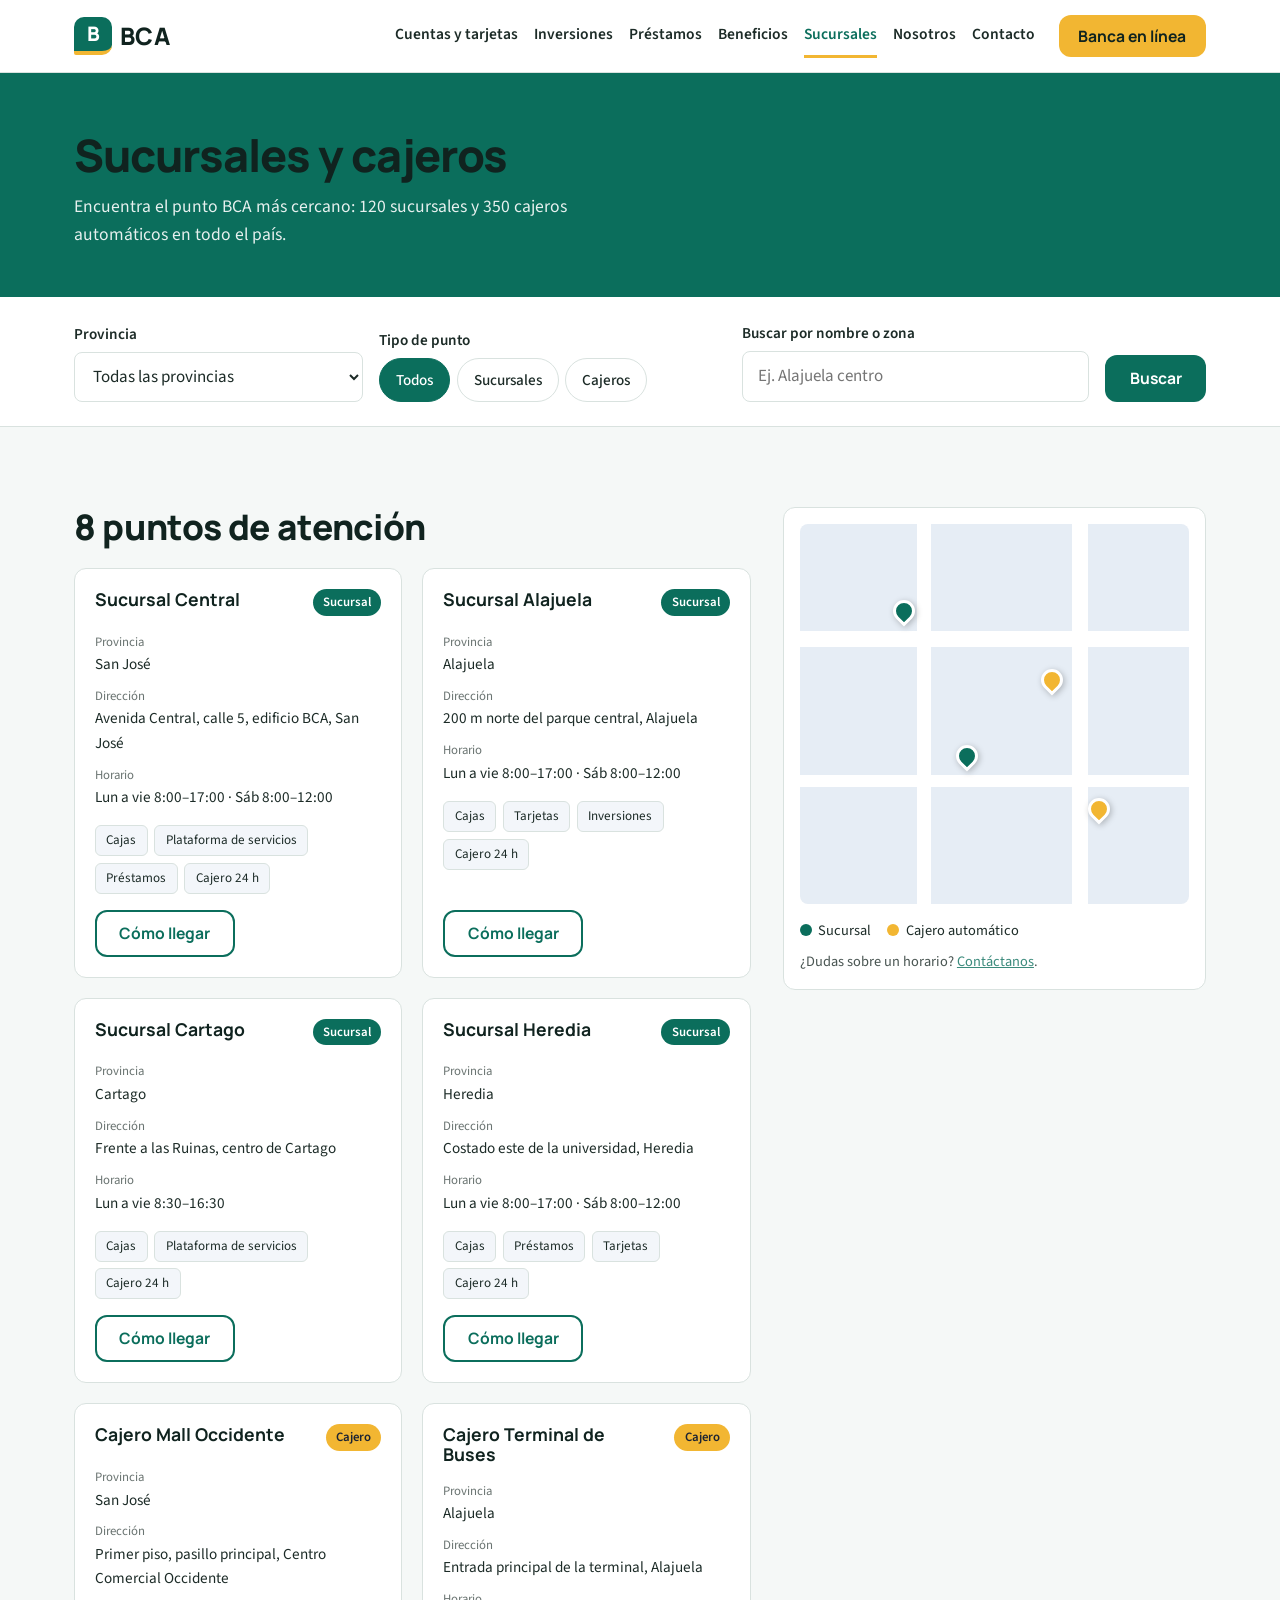
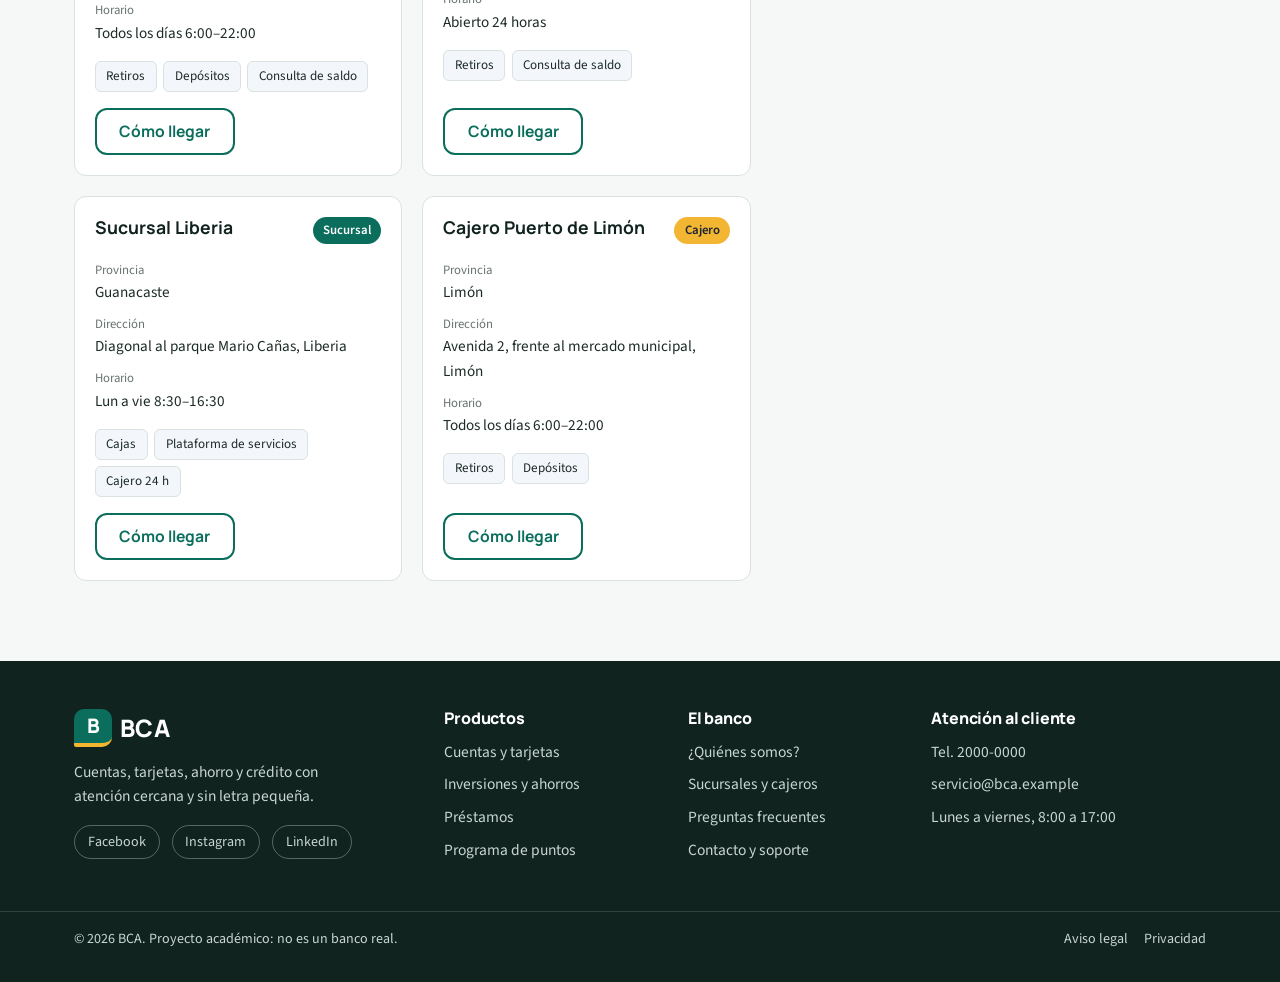
==== pages/sucursales.html @ bb23cb17 "página de sucursales y cajeros" ====
<!DOCTYPE html>
<html lang="es">
<head>
  <meta charset="UTF-8">
  <meta name="viewport" content="width=device-width, initial-scale=1">
  <title>Sucursales y cajeros | BCA</title>
  <meta name="description" content="Encuentra sucursales y cajeros automáticos BCA por provincia, con dirección, horario y servicios.">

  <!-- Orden obligatorio: variables > global > header > footer > CSS propio -->
  <link rel="stylesheet" href="../css/variables.css">
  <link rel="stylesheet" href="../css/global.css">
  <link rel="stylesheet" href="../css/components/header.css">
  <link rel="stylesheet" href="../css/components/footer.css">
  <link rel="stylesheet" href="../css/sucursales.css">
</head>
<body>
  <a class="skip-link" href="#contenido">Saltar al contenido</a>

  <!-- ===== NAVBAR (plantilla común, no modificar) ===== -->
  <header class="site-header">
    <div class="contenedor site-header__fila">
      <a class="logo" href="../index.html" aria-label="BCA, ir al inicio">
        <span class="logo__marca" aria-hidden="true">B</span>
        <span class="logo__texto">BCA</span>
      </a>

      <input type="checkbox" id="menu-toggle" class="menu-check" aria-label="Abrir o cerrar el menú">
      <label for="menu-toggle" class="menu-boton"><span></span></label>

      <nav class="nav" aria-label="Principal">
        <ul class="nav__lista">
          <li><a class="nav__enlace" href="cuentas-tarjetas.html">Cuentas y tarjetas</a></li>
          <li><a class="nav__enlace" href="inversiones-ahorros.html">Inversiones</a></li>
          <li><a class="nav__enlace" href="prestamos.html">Préstamos</a></li>
          <li><a class="nav__enlace" href="beneficios-puntos.html">Beneficios</a></li>
          <li><a class="nav__enlace" href="sucursales.html" aria-current="page">Sucursales</a></li>
          <li><a class="nav__enlace" href="nosotros.html">Nosotros</a></li>
          <li><a class="nav__enlace" href="contacto.html">Contacto</a></li>
        </ul>
        <a class="btn btn-acento nav__cta" href="login.html">Banca en línea</a>
      </nav>
    </div>
  </header>
  <!-- ===== FIN NAVBAR ===== -->

  <main id="contenido" class="sucursales">

    <!-- ===== ENCABEZADO ===== -->
    <section class="sucursales-hero" aria-labelledby="sucursales-titulo">
      <div class="contenedor">
        <h1 id="sucursales-titulo">Sucursales y cajeros</h1>
        <p>Encuentra el punto BCA más cercano: 120 sucursales y 350 cajeros automáticos en todo el país.</p>
      </div>
    </section>

    <!-- ===== FILTROS (solo diseño) ===== -->
    <section class="sucursales-filtros-bloque" aria-label="Filtros de búsqueda">
      <div class="contenedor">
        <form class="sucursales-filtros" action="#" method="get">
          <div class="sucursales-filtro">
            <label for="suc-provincia">Provincia</label>
            <select id="suc-provincia" name="provincia">
              <option>Todas las provincias</option>
              <option>San José</option>
              <option>Alajuela</option>
              <option>Cartago</option>
              <option>Heredia</option>
              <option>Guanacaste</option>
              <option>Puntarenas</option>
              <option>Limón</option>
            </select>
          </div>

          <fieldset class="sucursales-filtro sucursales-tipo">
            <legend>Tipo de punto</legend>
            <input type="radio" id="suc-tipo-todos" name="tipo" checked>
            <label for="suc-tipo-todos">Todos</label>
            <input type="radio" id="suc-tipo-sucursal" name="tipo">
            <label for="suc-tipo-sucursal">Sucursales</label>
            <input type="radio" id="suc-tipo-cajero" name="tipo">
            <label for="suc-tipo-cajero">Cajeros</label>
          </fieldset>

          <div class="sucursales-filtro">
            <label for="suc-buscar">Buscar por nombre o zona</label>
            <input id="suc-buscar" name="buscar" type="search" placeholder="Ej. Alajuela centro">
          </div>

          <button class="btn btn-primario sucursales-filtros__boton" type="button">Buscar</button>
        </form>
      </div>
    </section>

    <!-- ===== LISTADO + MAPA ===== -->
    <section class="seccion" aria-labelledby="suc-listado-titulo">
      <div class="contenedor sucursales-layout">

        <div>
          <h2 id="suc-listado-titulo" class="sucursales-listado__titulo">8 puntos de atención</h2>
          <div class="sucursales-lista">

            <article class="sucursales-tarjeta">
              <header class="sucursales-tarjeta__cab">
                <h3>Sucursal Central</h3>
                <span class="sucursales-etiqueta sucursales-etiqueta--sucursal">Sucursal</span>
              </header>
              <dl class="sucursales-datos">
                <div><dt>Provincia</dt><dd>San José</dd></div>
                <div><dt>Dirección</dt><dd>Avenida Central, calle 5, edificio BCA, San José</dd></div>
                <div><dt>Horario</dt><dd>Lun a vie 8:00–17:00 · Sáb 8:00–12:00</dd></div>
              </dl>
              <ul class="sucursales-servicios" aria-label="Servicios disponibles"><li>Cajas</li><li>Plataforma de servicios</li><li>Préstamos</li><li>Cajero 24 h</li></ul>
              <a class="btn btn-borde" href="#">Cómo llegar</a>
            </article>

            <article class="sucursales-tarjeta">
              <header class="sucursales-tarjeta__cab">
                <h3>Sucursal Alajuela</h3>
                <span class="sucursales-etiqueta sucursales-etiqueta--sucursal">Sucursal</span>
              </header>
              <dl class="sucursales-datos">
                <div><dt>Provincia</dt><dd>Alajuela</dd></div>
                <div><dt>Dirección</dt><dd>200 m norte del parque central, Alajuela</dd></div>
                <div><dt>Horario</dt><dd>Lun a vie 8:00–17:00 · Sáb 8:00–12:00</dd></div>
              </dl>
              <ul class="sucursales-servicios" aria-label="Servicios disponibles"><li>Cajas</li><li>Tarjetas</li><li>Inversiones</li><li>Cajero 24 h</li></ul>
              <a class="btn btn-borde" href="#">Cómo llegar</a>
            </article>

            <article class="sucursales-tarjeta">
              <header class="sucursales-tarjeta__cab">
                <h3>Sucursal Cartago</h3>
                <span class="sucursales-etiqueta sucursales-etiqueta--sucursal">Sucursal</span>
              </header>
              <dl class="sucursales-datos">
                <div><dt>Provincia</dt><dd>Cartago</dd></div>
                <div><dt>Dirección</dt><dd>Frente a las Ruinas, centro de Cartago</dd></div>
                <div><dt>Horario</dt><dd>Lun a vie 8:30–16:30</dd></div>
              </dl>
              <ul class="sucursales-servicios" aria-label="Servicios disponibles"><li>Cajas</li><li>Plataforma de servicios</li><li>Cajero 24 h</li></ul>
              <a class="btn btn-borde" href="#">Cómo llegar</a>
            </article>

            <article class="sucursales-tarjeta">
              <header class="sucursales-tarjeta__cab">
                <h3>Sucursal Heredia</h3>
                <span class="sucursales-etiqueta sucursales-etiqueta--sucursal">Sucursal</span>
              </header>
              <dl class="sucursales-datos">
                <div><dt>Provincia</dt><dd>Heredia</dd></div>
                <div><dt>Dirección</dt><dd>Costado este de la universidad, Heredia</dd></div>
                <div><dt>Horario</dt><dd>Lun a vie 8:00–17:00 · Sáb 8:00–12:00</dd></div>
              </dl>
              <ul class="sucursales-servicios" aria-label="Servicios disponibles"><li>Cajas</li><li>Préstamos</li><li>Tarjetas</li><li>Cajero 24 h</li></ul>
              <a class="btn btn-borde" href="#">Cómo llegar</a>
            </article>

            <article class="sucursales-tarjeta">
              <header class="sucursales-tarjeta__cab">
                <h3>Cajero Mall Occidente</h3>
                <span class="sucursales-etiqueta sucursales-etiqueta--cajero">Cajero</span>
              </header>
              <dl class="sucursales-datos">
                <div><dt>Provincia</dt><dd>San José</dd></div>
                <div><dt>Dirección</dt><dd>Primer piso, pasillo principal, Centro Comercial Occidente</dd></div>
                <div><dt>Horario</dt><dd>Todos los días 6:00–22:00</dd></div>
              </dl>
              <ul class="sucursales-servicios" aria-label="Servicios disponibles"><li>Retiros</li><li>Depósitos</li><li>Consulta de saldo</li></ul>
              <a class="btn btn-borde" href="#">Cómo llegar</a>
            </article>

            <article class="sucursales-tarjeta">
              <header class="sucursales-tarjeta__cab">
                <h3>Cajero Terminal de Buses</h3>
                <span class="sucursales-etiqueta sucursales-etiqueta--cajero">Cajero</span>
              </header>
              <dl class="sucursales-datos">
                <div><dt>Provincia</dt><dd>Alajuela</dd></div>
                <div><dt>Dirección</dt><dd>Entrada principal de la terminal, Alajuela</dd></div>
                <div><dt>Horario</dt><dd>Abierto 24 horas</dd></div>
              </dl>
              <ul class="sucursales-servicios" aria-label="Servicios disponibles"><li>Retiros</li><li>Consulta de saldo</li></ul>
              <a class="btn btn-borde" href="#">Cómo llegar</a>
            </article>

            <article class="sucursales-tarjeta">
              <header class="sucursales-tarjeta__cab">
                <h3>Sucursal Liberia</h3>
                <span class="sucursales-etiqueta sucursales-etiqueta--sucursal">Sucursal</span>
              </header>
              <dl class="sucursales-datos">
                <div><dt>Provincia</dt><dd>Guanacaste</dd></div>
                <div><dt>Dirección</dt><dd>Diagonal al parque Mario Cañas, Liberia</dd></div>
                <div><dt>Horario</dt><dd>Lun a vie 8:30–16:30</dd></div>
              </dl>
              <ul class="sucursales-servicios" aria-label="Servicios disponibles"><li>Cajas</li><li>Plataforma de servicios</li><li>Cajero 24 h</li></ul>
              <a class="btn btn-borde" href="#">Cómo llegar</a>
            </article>

            <article class="sucursales-tarjeta">
              <header class="sucursales-tarjeta__cab">
                <h3>Cajero Puerto de Limón</h3>
                <span class="sucursales-etiqueta sucursales-etiqueta--cajero">Cajero</span>
              </header>
              <dl class="sucursales-datos">
                <div><dt>Provincia</dt><dd>Limón</dd></div>
                <div><dt>Dirección</dt><dd>Avenida 2, frente al mercado municipal, Limón</dd></div>
                <div><dt>Horario</dt><dd>Todos los días 6:00–22:00</dd></div>
              </dl>
              <ul class="sucursales-servicios" aria-label="Servicios disponibles"><li>Retiros</li><li>Depósitos</li></ul>
              <a class="btn btn-borde" href="#">Cómo llegar</a>
            </article>

          </div>
        </div>

        <!-- Espacio de mapa: se puede reemplazar por <img src="../img/alonso/mapa-sucursales.png" alt="Mapa de sucursales y cajeros BCA"> -->
        <aside class="sucursales-mapa" aria-label="Mapa de referencia">
          <div class="sucursales-mapa__lienzo" role="img" aria-label="Mapa de referencia con la ubicación de sucursales y cajeros">
            <span class="sucursales-mapa__calle sucursales-mapa__calle--h1"></span>
            <span class="sucursales-mapa__calle sucursales-mapa__calle--h2"></span>
            <span class="sucursales-mapa__calle sucursales-mapa__calle--v1"></span>
            <span class="sucursales-mapa__calle sucursales-mapa__calle--v2"></span>
            <span class="sucursales-mapa__pin sucursales-mapa__pin--a"></span>
            <span class="sucursales-mapa__pin sucursales-mapa__pin--b"></span>
            <span class="sucursales-mapa__pin sucursales-mapa__pin--c"></span>
            <span class="sucursales-mapa__pin sucursales-mapa__pin--d"></span>
          </div>
          <ul class="sucursales-leyenda">
            <li><span class="sucursales-leyenda__punto sucursales-leyenda__punto--sucursal"></span>Sucursal</li>
            <li><span class="sucursales-leyenda__punto sucursales-leyenda__punto--cajero"></span>Cajero automático</li>
          </ul>
          <p class="sucursales-mapa__nota">¿Dudas sobre un horario? <a href="contacto.html">Contáctanos</a>.</p>
        </aside>

      </div>
    </section>

  </main>

  <!-- ===== FOOTER (plantilla común, no modificar) ===== -->
  <footer class="site-footer">
    <div class="contenedor site-footer__grid">
      <div>
        <a class="logo" href="../index.html" aria-label="BCA, ir al inicio">
          <span class="logo__marca" aria-hidden="true">B</span>
          <span class="logo__texto">BCA</span>
        </a>
        <p class="site-footer__desc">Cuentas, tarjetas, ahorro y crédito con atención cercana y sin letra pequeña.</p>
        <ul class="site-footer__redes">
          <li><a href="#">Facebook</a></li>
          <li><a href="#">Instagram</a></li>
          <li><a href="#">LinkedIn</a></li>
        </ul>
      </div>

      <nav aria-label="Productos">
        <h2 class="site-footer__titulo">Productos</h2>
        <ul class="site-footer__lista">
          <li><a href="cuentas-tarjetas.html">Cuentas y tarjetas</a></li>
          <li><a href="inversiones-ahorros.html">Inversiones y ahorros</a></li>
          <li><a href="prestamos.html">Préstamos</a></li>
          <li><a href="beneficios-puntos.html">Programa de puntos</a></li>
        </ul>
      </nav>

      <nav aria-label="El banco">
        <h2 class="site-footer__titulo">El banco</h2>
        <ul class="site-footer__lista">
          <li><a href="nosotros.html">¿Quiénes somos?</a></li>
          <li><a href="sucursales.html">Sucursales y cajeros</a></li>
          <li><a href="faq.html">Preguntas frecuentes</a></li>
          <li><a href="contacto.html">Contacto y soporte</a></li>
        </ul>
      </nav>

      <div>
        <h2 class="site-footer__titulo">Atención al cliente</h2>
        <address class="site-footer__contacto">
          <span>Tel. 2000-0000</span>
          <span>servicio@bca.example</span>
          <span>Lunes a viernes, 8:00 a 17:00</span>
        </address>
      </div>
    </div>

    <div class="site-footer__base">
      <div class="contenedor">
        <p>&copy; 2026 BCA. Proyecto académico: no es un banco real.</p>
        <ul class="site-footer__legal">
          <li><a href="#">Aviso legal</a></li>
          <li><a href="#">Privacidad</a></li>
        </ul>
      </div>
    </div>
  </footer>
  <!-- ===== FIN FOOTER ===== -->
</body>
</html>
---- css/variables.css ----
/* ==========================================================
   variables.css  |  Responsable: Byron
   Colores, tipografías y espacios de TODO el proyecto BCA.
   Úsalos con var(--nombre). No definan colores propios sueltos.
   ========================================================== */
:root {
  /* Colores */
  --color-tinta: #10231F;          /* fondos oscuros (hero, footer) */
  --color-primario: #0B6E5C;       /* botones y enlaces principales */
  --color-primario-oscuro: #084F42;/* hover del primario */
  --color-acento: #F2B632;         /* destacados y promociones */
  --color-acento-oscuro: #D99C14;  /* hover del acento */
  --color-fondo: #F5F8F7;          /* fondo general de las páginas */
  --color-superficie: #FFFFFF;     /* tarjetas y formularios */
  --color-texto: #1C2B27;
  --color-texto-suave: #5A6B66;
  --color-borde: #D9E2DF;
  --color-exito: #1E8E5A;
  --color-error: #C0392B;

  /* Tipografía */
  --fuente-titulos: "Manrope", "Segoe UI", Arial, sans-serif;
  --fuente-texto: "Source Sans 3", "Segoe UI", Arial, sans-serif;

  /* Escala de espacios */
  --esp-1: 0.25rem;
  --esp-2: 0.5rem;
  --esp-3: 0.75rem;
  --esp-4: 1rem;
  --esp-5: 1.5rem;
  --esp-6: 2rem;
  --esp-7: 3rem;
  --esp-8: 5rem;

  /* Bordes y sombras */
  --radio-s: 6px;
  --radio-m: 12px;
  --radio-l: 20px;
  --sombra-suave: 0 2px 10px rgba(16, 35, 31, 0.08);
  --sombra-media: 0 10px 30px rgba(16, 35, 31, 0.14);

  /* Layout */
  --ancho-max: 1180px;
  --alto-header: 72px;
}
---- css/global.css ----
/* ==========================================================
   global.css  |  Responsable: Byron
   Reset, estilos base y componentes reutilizables (.btn, .contenedor...).
   Orden de enlace en cada HTML:
   variables.css > global.css > header.css > footer.css > TU css
   ========================================================== */
@import url("https://fonts.googleapis.com/css2?family=Manrope:wght@600;700;800&family=Source+Sans+3:wght@400;600;700&display=swap");

*, *::before, *::after { box-sizing: border-box; }

html { scroll-behavior: smooth; }

body {
  margin: 0;
  font-family: var(--fuente-texto);
  font-size: 1.0625rem;
  line-height: 1.6;
  color: var(--color-texto);
  background: var(--color-fondo);
  -webkit-font-smoothing: antialiased;
}

h1, h2, h3, h4 {
  margin: 0 0 var(--esp-3);
  font-family: var(--fuente-titulos);
  line-height: 1.15;
  color: var(--color-tinta);
}
h1 { font-size: clamp(2.1rem, 4.6vw, 3.4rem); font-weight: 800; letter-spacing: -0.02em; }
h2 { font-size: clamp(1.6rem, 3vw, 2.2rem); font-weight: 800; letter-spacing: -0.01em; }
h3 { font-size: 1.2rem; font-weight: 700; }
p  { margin: 0 0 var(--esp-4); }
ul { margin: 0; padding: 0; }
img, svg { max-width: 100%; display: block; }
a { color: var(--color-primario); }
a:hover { color: var(--color-primario-oscuro); }

:focus-visible {
  outline: 3px solid var(--color-acento);
  outline-offset: 2px;
}

/* ---------- Layout ---------- */
.contenedor {
  width: 100%;
  max-width: var(--ancho-max);
  margin-inline: auto;
  padding-inline: var(--esp-5);
}
.seccion { padding-block: var(--esp-8); }
.seccion--blanca { background: var(--color-superficie); }
.seccion__intro { max-width: 640px; margin-bottom: var(--esp-6); }
.seccion__intro p { color: var(--color-texto-suave); }

/* ---------- Botones ---------- */
.btn {
  display: inline-block;
  padding: 0.75rem 1.4rem;
  border: 2px solid transparent;
  border-radius: var(--radio-m);
  font-family: var(--fuente-titulos);
  font-size: 0.98rem;
  font-weight: 700;
  line-height: 1.2;
  text-align: center;
  text-decoration: none;
  cursor: pointer;
  transition: background-color 0.2s, color 0.2s, border-color 0.2s;
}
.btn-primario { background: var(--color-primario); color: #fff; }
.btn-primario:hover { background: var(--color-primario-oscuro); color: #fff; }
.btn-acento { background: var(--color-acento); color: var(--color-tinta); }
.btn-acento:hover { background: var(--color-acento-oscuro); color: var(--color-tinta); }
.btn-borde { background: transparent; color: var(--color-primario); border-color: var(--color-primario); }
.btn-borde:hover { background: var(--color-primario); color: #fff; }
.btn-borde-claro { background: transparent; color: #fff; border-color: rgba(255, 255, 255, 0.6); }
.btn-borde-claro:hover { background: #fff; color: var(--color-tinta); }

/* ---------- Utilidades de accesibilidad ---------- */
.sr-only {
  position: absolute;
  width: 1px; height: 1px;
  margin: -1px; padding: 0;
  overflow: hidden;
  clip: rect(0, 0, 0, 0);
  white-space: nowrap;
  border: 0;
}
.skip-link {
  position: absolute;
  left: var(--esp-4);
  top: -100px;
  z-index: 200;
  padding: var(--esp-2) var(--esp-4);
  background: var(--color-acento);
  color: var(--color-tinta);
  font-weight: 700;
  border-radius: var(--radio-s);
}
.skip-link:focus { top: var(--esp-2); }

@media (prefers-reduced-motion: reduce) {
  html { scroll-behavior: auto; }
  *, *::before, *::after { transition: none !important; animation: none !important; }
}
---- css/components/header.css ----
/* ==========================================================
   header.css  |  Responsable: Byron
   Navbar principal. Menú móvil hecho solo con CSS (checkbox).
   NO modificar: copien el HTML de pages/_plantilla.html.
   ========================================================== */
.site-header {
  position: sticky;
  top: 0;
  z-index: 100;
  background: var(--color-superficie);
  border-bottom: 1px solid var(--color-borde);
}
.site-header__fila {
  display: flex;
  align-items: center;
  justify-content: space-between;
  min-height: var(--alto-header);
  gap: var(--esp-5);
}

/* Logo */
.logo {
  display: inline-flex;
  align-items: center;
  gap: var(--esp-2);
  text-decoration: none;
  color: var(--color-tinta);
}
.logo:hover { color: var(--color-tinta); }
.logo__marca {
  display: grid;
  place-items: center;
  width: 38px;
  height: 38px;
  background: var(--color-primario);
  color: #fff;
  font-family: var(--fuente-titulos);
  font-weight: 800;
  font-size: 1.25rem;
  border-radius: 10px 10px 10px 2px;
  border-bottom: 4px solid var(--color-acento);
}
.logo__texto {
  font-family: var(--fuente-titulos);
  font-weight: 800;
  font-size: 1.5rem;
  letter-spacing: 0.02em;
}

/* Navegación */
.nav {
  display: flex;
  align-items: center;
  gap: var(--esp-5);
}
.nav__lista {
  display: flex;
  align-items: center;
  gap: var(--esp-4);
  list-style: none;
}
.nav__enlace {
  display: block;
  padding: var(--esp-2) 0;
  border-bottom: 3px solid transparent;
  font-size: 0.97rem;
  font-weight: 600;
  color: var(--color-texto);
  text-decoration: none;
}
.nav__enlace:hover { color: var(--color-primario); }
.nav__enlace[aria-current="page"] {
  color: var(--color-primario);
  border-bottom-color: var(--color-acento);
}
.nav__cta { padding: 0.6rem 1.1rem; white-space: nowrap; }

/* Botón hamburguesa (solo móvil) */
.menu-check {
  position: absolute;
  opacity: 0;
  width: 1px;
  height: 1px;
}
.menu-boton {
  display: none;
  position: relative;
  width: 44px;
  height: 44px;
  cursor: pointer;
  border-radius: var(--radio-s);
}
.menu-boton span,
.menu-boton span::before,
.menu-boton span::after {
  position: absolute;
  left: 11px;
  width: 22px;
  height: 2px;
  background: var(--color-tinta);
  content: "";
  transition: transform 0.2s, background-color 0.2s;
}
.menu-boton span { top: 21px; }
.menu-boton span::before { left: 0; top: -7px; }
.menu-boton span::after  { left: 0; top: 7px; }
.menu-check:focus-visible + .menu-boton { outline: 3px solid var(--color-acento); }
.menu-check:checked + .menu-boton span { background: transparent; }
.menu-check:checked + .menu-boton span::before { transform: translateY(7px) rotate(45deg); }
.menu-check:checked + .menu-boton span::after  { transform: translateY(-7px) rotate(-45deg); }

@media (max-width: 1040px) {
  .menu-boton { display: block; }
  .nav {
    display: none;
    position: absolute;
    top: 100%;
    left: 0;
    right: 0;
    flex-direction: column;
    align-items: stretch;
    gap: var(--esp-4);
    padding: var(--esp-4) var(--esp-5) var(--esp-5);
    background: var(--color-superficie);
    border-bottom: 1px solid var(--color-borde);
    box-shadow: var(--sombra-media);
  }
  .menu-check:checked ~ .nav { display: flex; }
  .nav__lista { flex-direction: column; align-items: stretch; gap: 0; }
  .nav__enlace { padding: var(--esp-3) 0; border-bottom: 1px solid var(--color-borde); }
  .nav__enlace[aria-current="page"] { border-bottom-color: var(--color-acento); }
}
---- css/components/footer.css ----
/* ==========================================================
   footer.css  |  Responsable: Byron
   Pie de página común. NO modificar.
   ========================================================== */
.site-footer {
  background: var(--color-tinta);
  color: #C9D6D2;
  font-size: 0.97rem;
}
.site-footer a { color: #C9D6D2; text-decoration: none; }
.site-footer a:hover { color: var(--color-acento); text-decoration: underline; }

.site-footer__grid {
  display: grid;
  grid-template-columns: 1.6fr 1fr 1fr 1.3fr;
  gap: var(--esp-6);
  padding-block: var(--esp-7);
}
.site-footer .logo { color: #fff; margin-bottom: var(--esp-3); }
.site-footer .logo:hover { color: #fff; text-decoration: none; }
.site-footer__desc { max-width: 32ch; }

.site-footer__titulo {
  margin-bottom: var(--esp-3);
  font-size: 1rem;
  color: #fff;
}
.site-footer__lista { list-style: none; display: grid; gap: var(--esp-2); }
.site-footer__contacto { font-style: normal; display: grid; gap: var(--esp-2); }

.site-footer__redes {
  display: flex;
  flex-wrap: wrap;
  gap: var(--esp-3);
  list-style: none;
  margin-top: var(--esp-4);
}
.site-footer__redes a {
  display: inline-block;
  padding: 0.3rem 0.8rem;
  border: 1px solid rgba(255, 255, 255, 0.3);
  border-radius: 999px;
  font-size: 0.88rem;
}

.site-footer__base {
  border-top: 1px solid rgba(255, 255, 255, 0.14);
  padding-block: var(--esp-4);
  font-size: 0.88rem;
}
.site-footer__base .contenedor {
  display: flex;
  flex-wrap: wrap;
  justify-content: space-between;
  gap: var(--esp-3);
}
.site-footer__legal { display: flex; flex-wrap: wrap; gap: var(--esp-4); list-style: none; }

@media (max-width: 900px) {
  .site-footer__grid { grid-template-columns: 1fr 1fr; }
}
@media (max-width: 560px) {
  .site-footer__grid { grid-template-columns: 1fr; padding-block: var(--esp-6); }
}
---- css/sucursales.css ----
/* =========================================================
   sucursales.css  |  Persona 5 (Alonso)
   Prefijo de clases: .sucursales-
   ========================================================= */

/* Si en variables.css los nombres de colores son otros,
   cambien SOLO el primer nombre dentro de cada var() */
.sucursales {
  --st-primario: var(--color-primario, #0b3b73);
  --st-acento: var(--color-acento, #f2a900);
  --st-texto: var(--color-texto, #1d2433);
  --st-suave: var(--color-fondo-suave, #f3f6fa);
  --st-borde: var(--color-borde, #d9e0ea);
  color: var(--st-texto);
}

/* ---------- Encabezado ---------- */
.sucursales-hero {
  background: var(--st-primario);
  color: #fff;
  padding: 3.5rem 0 3rem;
}
.sucursales-hero h1 {
  font-size: clamp(1.9rem, 4vw, 2.8rem);
  line-height: 1.15;
  margin: 0 0 .75rem;
}
.sucursales-hero p { max-width: 55ch; margin: 0; font-size: 1.1rem; opacity: .9; }

/* ---------- Filtros ---------- */
.sucursales-filtros-bloque {
  background: #fff;
  border-bottom: 1px solid var(--st-borde);
  padding: 1.5rem 0;
}
.sucursales-filtros {
  display: grid;
  grid-template-columns: 1fr 1.2fr 1.2fr auto;
  gap: 1rem;
  align-items: end;
}
.sucursales-filtro { margin: 0; padding: 0; border: 0; min-width: 0; }
.sucursales-filtro label,
.sucursales-filtro legend {
  display: block;
  padding: 0;
  margin-bottom: .35rem;
  font-weight: 600;
  font-size: .95rem;
}
.sucursales-filtro select,
.sucursales-filtro input[type="search"] {
  width: 100%;
  padding: .7rem .9rem;
  font: inherit;
  color: inherit;
  background: #fff;
  border: 1px solid var(--st-borde);
  border-radius: 8px;
  transition: border-color .2s, box-shadow .2s;
}
.sucursales-filtro select:hover,
.sucursales-filtro input[type="search"]:hover { border-color: var(--st-primario); }
.sucursales-filtro select:focus,
.sucursales-filtro input[type="search"]:focus {
  outline: none;
  border-color: var(--st-primario);
  box-shadow: 0 0 0 3px rgba(11, 59, 115, .25);
}
.sucursales-filtros__boton { cursor: pointer; }

/* Selector de tipo: botones tipo píldora hechos con radios */
.sucursales-tipo { display: flex; flex-wrap: wrap; gap: .4rem; align-items: center; }
.sucursales-tipo legend { width: 100%; }
.sucursales-tipo input {
  position: absolute;
  opacity: 0;
  width: 1px;
  height: 1px;
}
.sucursales-tipo label {
  margin: 0;
  padding: .55rem 1rem;
  font-weight: 500;
  border: 1px solid var(--st-borde);
  border-radius: 999px;
  cursor: pointer;
  transition: background .2s, color .2s, border-color .2s;
}
.sucursales-tipo label:hover { border-color: var(--st-primario); }
.sucursales-tipo input:checked + label {
  background: var(--st-primario);
  border-color: var(--st-primario);
  color: #fff;
}
.sucursales-tipo input:focus-visible + label {
  outline: 3px solid var(--st-acento);
  outline-offset: 2px;
}

/* ---------- Listado + mapa ---------- */
.sucursales-layout {
  display: grid;
  grid-template-columns: 1.6fr 1fr;
  gap: 2rem;
  align-items: start;
}
.sucursales-listado__titulo { margin: 0 0 1.25rem; }
.sucursales-lista {
  display: grid;
  grid-template-columns: repeat(2, 1fr);
  gap: 1.25rem;
}

.sucursales-tarjeta {
  display: flex;
  flex-direction: column;
  gap: 1rem;
  padding: 1.25rem;
  background: #fff;
  border: 1px solid var(--st-borde);
  border-radius: 12px;
  transition: border-color .2s, box-shadow .2s;
}
.sucursales-tarjeta:hover {
  border-color: var(--st-primario);
  box-shadow: 0 6px 18px rgba(11, 59, 115, .12);
}
.sucursales-tarjeta__cab {
  display: flex;
  justify-content: space-between;
  align-items: flex-start;
  gap: .75rem;
}
.sucursales-tarjeta__cab h3 { margin: 0; font-size: 1.1rem; }

.sucursales-etiqueta {
  flex: none;
  padding: .2rem .65rem;
  font-size: .8rem;
  font-weight: 600;
  border-radius: 999px;
}
.sucursales-etiqueta--sucursal { background: var(--st-primario); color: #fff; }
.sucursales-etiqueta--cajero { background: var(--st-acento); color: #1d2433; }

.sucursales-datos { margin: 0; display: grid; gap: .6rem; }
.sucursales-datos dt { font-size: .8rem; opacity: .65; }
.sucursales-datos dd { margin: 0; font-size: .95rem; }

.sucursales-servicios {
  display: flex;
  flex-wrap: wrap;
  gap: .4rem;
  margin: 0;
  padding: 0;
  list-style: none;
}
.sucursales-servicios li {
  padding: .25rem .65rem;
  font-size: .82rem;
  background: var(--st-suave);
  border: 1px solid var(--st-borde);
  border-radius: 6px;
}
.sucursales-tarjeta .btn { margin-top: auto; align-self: flex-start; }

/* ---------- Mapa (dibujado con CSS) ---------- */
.sucursales-mapa {
  position: sticky;
  top: 1.5rem;
  padding: 1rem;
  background: #fff;
  border: 1px solid var(--st-borde);
  border-radius: 12px;
}
.sucursales-mapa__lienzo {
  position: relative;
  height: 380px;
  overflow: hidden;
  background: #e6edf5;
  border-radius: 8px;
}
.sucursales-mapa__calle { position: absolute; background: #fff; }
.sucursales-mapa__calle--h1 { left: 0; right: 0; top: 28%; height: 16px; }
.sucursales-mapa__calle--h2 { left: 0; right: 0; top: 66%; height: 12px; }
.sucursales-mapa__calle--v1 { top: 0; bottom: 0; left: 30%; width: 14px; }
.sucursales-mapa__calle--v2 { top: 0; bottom: 0; left: 70%; width: 16px; }

.sucursales-mapa__pin {
  position: absolute;
  width: 22px;
  height: 22px;
  background: var(--st-primario);
  border: 3px solid #fff;
  border-radius: 50% 50% 50% 0;
  transform: rotate(-45deg);
  box-shadow: 0 2px 6px rgba(0, 0, 0, .25);
}
.sucursales-mapa__pin--a { left: 24%; top: 20%; }
.sucursales-mapa__pin--b { left: 62%; top: 38%; background: var(--st-acento); }
.sucursales-mapa__pin--c { left: 40%; top: 58%; }
.sucursales-mapa__pin--d { left: 74%; top: 72%; background: var(--st-acento); }

.sucursales-leyenda {
  display: flex;
  flex-wrap: wrap;
  gap: 1rem;
  margin: .9rem 0 .5rem;
  padding: 0;
  list-style: none;
  font-size: .9rem;
}
.sucursales-leyenda li { display: flex; align-items: center; gap: .4rem; }
.sucursales-leyenda__punto { width: 12px; height: 12px; border-radius: 50%; }
.sucursales-leyenda__punto--sucursal { background: var(--st-primario); }
.sucursales-leyenda__punto--cajero { background: var(--st-acento); }
.sucursales-mapa__nota { margin: 0; font-size: .9rem; opacity: .8; }

/* ---------- Responsive ---------- */
@media (max-width: 1000px) {
  .sucursales-filtros { grid-template-columns: 1fr 1fr; }
  .sucursales-layout { grid-template-columns: 1fr; }
  .sucursales-mapa { position: static; order: -1; }
  .sucursales-mapa__lienzo { height: 260px; }
}
@media (max-width: 620px) {
  .sucursales-filtros { grid-template-columns: 1fr; }
  .sucursales-lista { grid-template-columns: 1fr; }
}
@media (prefers-reduced-motion: reduce) {
  .sucursales * { transition: none !important; }
}
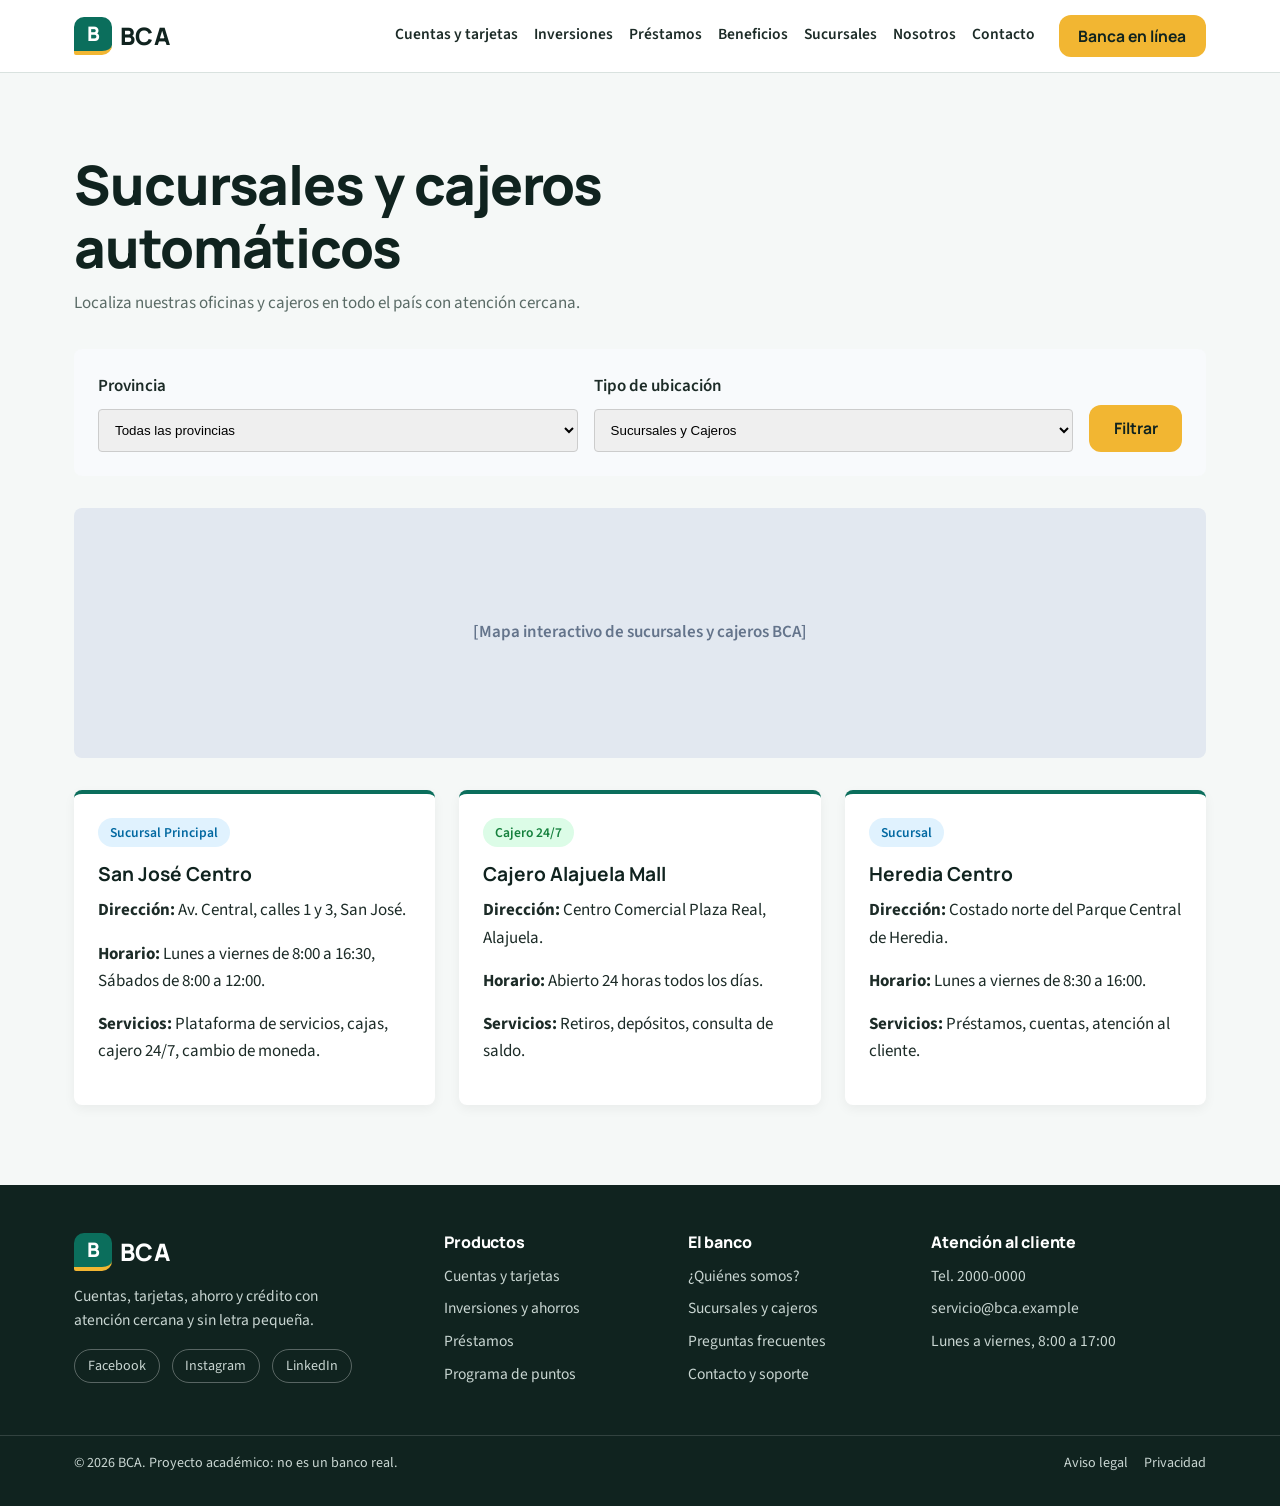
==== commit 97070e9c: "Agrega la pagina y estilos de sucursales y cajeros" ====
--- a/pages/sucursales.html
+++ b/pages/sucursales.html
@@ -3,10 +3,10 @@
 <head>
   <meta charset="UTF-8">
   <meta name="viewport" content="width=device-width, initial-scale=1">
-  <title>Sucursales y cajeros | BCA</title>
-  <meta name="description" content="Encuentra sucursales y cajeros automáticos BCA por provincia, con dirección, horario y servicios.">
+  <title>Sucursales y Cajeros | BCA</title>
+  <meta name="description" content="Encuentra la sucursal o cajero automático de BCA más cercano a ti.">
 
-  <!-- Orden obligatorio: variables > global > header > footer > CSS propio -->
+  <!-- Orden obligatorio de CSS según las reglas del equipo -->
   <link rel="stylesheet" href="../css/variables.css">
   <link rel="stylesheet" href="../css/global.css">
   <link rel="stylesheet" href="../css/components/header.css">
@@ -16,7 +16,7 @@
 <body>
   <a class="skip-link" href="#contenido">Saltar al contenido</a>
 
-  <!-- ===== NAVBAR (plantilla común, no modificar) ===== -->
+  <!-- ===== NAVBAR ===== -->
   <header class="site-header">
     <div class="contenedor site-header__fila">
       <a class="logo" href="../index.html" aria-label="BCA, ir al inicio">
@@ -33,7 +33,7 @@
           <li><a class="nav__enlace" href="inversiones-ahorros.html">Inversiones</a></li>
           <li><a class="nav__enlace" href="prestamos.html">Préstamos</a></li>
           <li><a class="nav__enlace" href="beneficios-puntos.html">Beneficios</a></li>
-          <li><a class="nav__enlace" href="sucursales.html" aria-current="page">Sucursales</a></li>
+          <li><a class="nav__enlace nav__enlace--activo" href="sucursales.html">Sucursales</a></li>
           <li><a class="nav__enlace" href="nosotros.html">Nosotros</a></li>
           <li><a class="nav__enlace" href="contacto.html">Contacto</a></li>
         </ul>
@@ -43,202 +43,75 @@
   </header>
   <!-- ===== FIN NAVBAR ===== -->
 
-  <main id="contenido" class="sucursales">
+  <main id="contenido">
+    <section class="seccion sucursales-hero">
+      <div class="contenedor">
+        <div class="seccion__intro">
+          <h1>Sucursales y cajeros automáticos</h1>
+          <p>Localiza nuestras oficinas y cajeros en todo el país con atención cercana.</p>
+        </div>
 
-    <!-- ===== ENCABEZADO ===== -->
-    <section class="sucursales-hero" aria-labelledby="sucursales-titulo">
-      <div class="contenedor">
-        <h1 id="sucursales-titulo">Sucursales y cajeros</h1>
-        <p>Encuentra el punto BCA más cercano: 120 sucursales y 350 cajeros automáticos en todo el país.</p>
-      </div>
-    </section>
-
-    <!-- ===== FILTROS (solo diseño) ===== -->
-    <section class="sucursales-filtros-bloque" aria-label="Filtros de búsqueda">
-      <div class="contenedor">
-        <form class="sucursales-filtros" action="#" method="get">
-          <div class="sucursales-filtro">
-            <label for="suc-provincia">Provincia</label>
-            <select id="suc-provincia" name="provincia">
-              <option>Todas las provincias</option>
-              <option>San José</option>
-              <option>Alajuela</option>
-              <option>Cartago</option>
-              <option>Heredia</option>
-              <option>Guanacaste</option>
-              <option>Puntarenas</option>
-              <option>Limón</option>
+        <!-- Filtros visuales (solo diseño) -->
+        <div class="sucursales-filtros">
+          <div class="sucursales-filtro-grupo">
+            <label for="filtro-provincia">Provincia</label>
+            <select id="filtro-provincia" name="provincia">
+              <option value="todas">Todas las provincias</option>
+              <option value="san-jose">San José</option>
+              <option value="alajuela">Alajuela</option>
+              <option value="cartago">Cartago</option>
+              <option value="heredia">Heredia</option>
             </select>
           </div>
+          <div class="sucursales-filtro-grupo">
+            <label for="filtro-tipo">Tipo de ubicación</label>
+            <select id="filtro-tipo" name="tipo">
+              <option value="todos">Sucursales y Cajeros</option>
+              <option value="sucursal">Solo sucursales</option>
+              <option value="cajero">Solo cajeros 24/7</option>
+            </select>
+          </div>
+          <button class="btn btn-acento">Filtrar</button>
+        </div>
 
-          <fieldset class="sucursales-filtro sucursales-tipo">
-            <legend>Tipo de punto</legend>
-            <input type="radio" id="suc-tipo-todos" name="tipo" checked>
-            <label for="suc-tipo-todos">Todos</label>
-            <input type="radio" id="suc-tipo-sucursal" name="tipo">
-            <label for="suc-tipo-sucursal">Sucursales</label>
-            <input type="radio" id="suc-tipo-cajero" name="tipo">
-            <label for="suc-tipo-cajero">Cajeros</label>
-          </fieldset>
-
-          <div class="sucursales-filtro">
-            <label for="suc-buscar">Buscar por nombre o zona</label>
-            <input id="suc-buscar" name="buscar" type="search" placeholder="Ej. Alajuela centro">
-          </div>
-
-          <button class="btn btn-primario sucursales-filtros__boton" type="button">Buscar</button>
-        </form>
-      </div>
-    </section>
-
-    <!-- ===== LISTADO + MAPA ===== -->
-    <section class="seccion" aria-labelledby="suc-listado-titulo">
-      <div class="contenedor sucursales-layout">
-
-        <div>
-          <h2 id="suc-listado-titulo" class="sucursales-listado__titulo">8 puntos de atención</h2>
-          <div class="sucursales-lista">
-
-            <article class="sucursales-tarjeta">
-              <header class="sucursales-tarjeta__cab">
-                <h3>Sucursal Central</h3>
-                <span class="sucursales-etiqueta sucursales-etiqueta--sucursal">Sucursal</span>
-              </header>
-              <dl class="sucursales-datos">
-                <div><dt>Provincia</dt><dd>San José</dd></div>
-                <div><dt>Dirección</dt><dd>Avenida Central, calle 5, edificio BCA, San José</dd></div>
-                <div><dt>Horario</dt><dd>Lun a vie 8:00–17:00 · Sáb 8:00–12:00</dd></div>
-              </dl>
-              <ul class="sucursales-servicios" aria-label="Servicios disponibles"><li>Cajas</li><li>Plataforma de servicios</li><li>Préstamos</li><li>Cajero 24 h</li></ul>
-              <a class="btn btn-borde" href="#">Cómo llegar</a>
-            </article>
-
-            <article class="sucursales-tarjeta">
-              <header class="sucursales-tarjeta__cab">
-                <h3>Sucursal Alajuela</h3>
-                <span class="sucursales-etiqueta sucursales-etiqueta--sucursal">Sucursal</span>
-              </header>
-              <dl class="sucursales-datos">
-                <div><dt>Provincia</dt><dd>Alajuela</dd></div>
-                <div><dt>Dirección</dt><dd>200 m norte del parque central, Alajuela</dd></div>
-                <div><dt>Horario</dt><dd>Lun a vie 8:00–17:00 · Sáb 8:00–12:00</dd></div>
-              </dl>
-              <ul class="sucursales-servicios" aria-label="Servicios disponibles"><li>Cajas</li><li>Tarjetas</li><li>Inversiones</li><li>Cajero 24 h</li></ul>
-              <a class="btn btn-borde" href="#">Cómo llegar</a>
-            </article>
-
-            <article class="sucursales-tarjeta">
-              <header class="sucursales-tarjeta__cab">
-                <h3>Sucursal Cartago</h3>
-                <span class="sucursales-etiqueta sucursales-etiqueta--sucursal">Sucursal</span>
-              </header>
-              <dl class="sucursales-datos">
-                <div><dt>Provincia</dt><dd>Cartago</dd></div>
-                <div><dt>Dirección</dt><dd>Frente a las Ruinas, centro de Cartago</dd></div>
-                <div><dt>Horario</dt><dd>Lun a vie 8:30–16:30</dd></div>
-              </dl>
-              <ul class="sucursales-servicios" aria-label="Servicios disponibles"><li>Cajas</li><li>Plataforma de servicios</li><li>Cajero 24 h</li></ul>
-              <a class="btn btn-borde" href="#">Cómo llegar</a>
-            </article>
-
-            <article class="sucursales-tarjeta">
-              <header class="sucursales-tarjeta__cab">
-                <h3>Sucursal Heredia</h3>
-                <span class="sucursales-etiqueta sucursales-etiqueta--sucursal">Sucursal</span>
-              </header>
-              <dl class="sucursales-datos">
-                <div><dt>Provincia</dt><dd>Heredia</dd></div>
-                <div><dt>Dirección</dt><dd>Costado este de la universidad, Heredia</dd></div>
-                <div><dt>Horario</dt><dd>Lun a vie 8:00–17:00 · Sáb 8:00–12:00</dd></div>
-              </dl>
-              <ul class="sucursales-servicios" aria-label="Servicios disponibles"><li>Cajas</li><li>Préstamos</li><li>Tarjetas</li><li>Cajero 24 h</li></ul>
-              <a class="btn btn-borde" href="#">Cómo llegar</a>
-            </article>
-
-            <article class="sucursales-tarjeta">
-              <header class="sucursales-tarjeta__cab">
-                <h3>Cajero Mall Occidente</h3>
-                <span class="sucursales-etiqueta sucursales-etiqueta--cajero">Cajero</span>
-              </header>
-              <dl class="sucursales-datos">
-                <div><dt>Provincia</dt><dd>San José</dd></div>
-                <div><dt>Dirección</dt><dd>Primer piso, pasillo principal, Centro Comercial Occidente</dd></div>
-                <div><dt>Horario</dt><dd>Todos los días 6:00–22:00</dd></div>
-              </dl>
-              <ul class="sucursales-servicios" aria-label="Servicios disponibles"><li>Retiros</li><li>Depósitos</li><li>Consulta de saldo</li></ul>
-              <a class="btn btn-borde" href="#">Cómo llegar</a>
-            </article>
-
-            <article class="sucursales-tarjeta">
-              <header class="sucursales-tarjeta__cab">
-                <h3>Cajero Terminal de Buses</h3>
-                <span class="sucursales-etiqueta sucursales-etiqueta--cajero">Cajero</span>
-              </header>
-              <dl class="sucursales-datos">
-                <div><dt>Provincia</dt><dd>Alajuela</dd></div>
-                <div><dt>Dirección</dt><dd>Entrada principal de la terminal, Alajuela</dd></div>
-                <div><dt>Horario</dt><dd>Abierto 24 horas</dd></div>
-              </dl>
-              <ul class="sucursales-servicios" aria-label="Servicios disponibles"><li>Retiros</li><li>Consulta de saldo</li></ul>
-              <a class="btn btn-borde" href="#">Cómo llegar</a>
-            </article>
-
-            <article class="sucursales-tarjeta">
-              <header class="sucursales-tarjeta__cab">
-                <h3>Sucursal Liberia</h3>
-                <span class="sucursales-etiqueta sucursales-etiqueta--sucursal">Sucursal</span>
-              </header>
-              <dl class="sucursales-datos">
-                <div><dt>Provincia</dt><dd>Guanacaste</dd></div>
-                <div><dt>Dirección</dt><dd>Diagonal al parque Mario Cañas, Liberia</dd></div>
-                <div><dt>Horario</dt><dd>Lun a vie 8:30–16:30</dd></div>
-              </dl>
-              <ul class="sucursales-servicios" aria-label="Servicios disponibles"><li>Cajas</li><li>Plataforma de servicios</li><li>Cajero 24 h</li></ul>
-              <a class="btn btn-borde" href="#">Cómo llegar</a>
-            </article>
-
-            <article class="sucursales-tarjeta">
-              <header class="sucursales-tarjeta__cab">
-                <h3>Cajero Puerto de Limón</h3>
-                <span class="sucursales-etiqueta sucursales-etiqueta--cajero">Cajero</span>
-              </header>
-              <dl class="sucursales-datos">
-                <div><dt>Provincia</dt><dd>Limón</dd></div>
-                <div><dt>Dirección</dt><dd>Avenida 2, frente al mercado municipal, Limón</dd></div>
-                <div><dt>Horario</dt><dd>Todos los días 6:00–22:00</dd></div>
-              </dl>
-              <ul class="sucursales-servicios" aria-label="Servicios disponibles"><li>Retiros</li><li>Depósitos</li></ul>
-              <a class="btn btn-borde" href="#">Cómo llegar</a>
-            </article>
-
+        <!-- Imagen de mapa de referencia -->
+        <div class="sucursales-mapa-container" aria-hidden="true">
+          <div class="sucursales-mapa-placeholder">
+            <span>[Mapa interactivo de sucursales y cajeros BCA]</span>
           </div>
         </div>
 
-        <!-- Espacio de mapa: se puede reemplazar por <img src="../img/alonso/mapa-sucursales.png" alt="Mapa de sucursales y cajeros BCA"> -->
-        <aside class="sucursales-mapa" aria-label="Mapa de referencia">
-          <div class="sucursales-mapa__lienzo" role="img" aria-label="Mapa de referencia con la ubicación de sucursales y cajeros">
-            <span class="sucursales-mapa__calle sucursales-mapa__calle--h1"></span>
-            <span class="sucursales-mapa__calle sucursales-mapa__calle--h2"></span>
-            <span class="sucursales-mapa__calle sucursales-mapa__calle--v1"></span>
-            <span class="sucursales-mapa__calle sucursales-mapa__calle--v2"></span>
-            <span class="sucursales-mapa__pin sucursales-mapa__pin--a"></span>
-            <span class="sucursales-mapa__pin sucursales-mapa__pin--b"></span>
-            <span class="sucursales-mapa__pin sucursales-mapa__pin--c"></span>
-            <span class="sucursales-mapa__pin sucursales-mapa__pin--d"></span>
-          </div>
-          <ul class="sucursales-leyenda">
-            <li><span class="sucursales-leyenda__punto sucursales-leyenda__punto--sucursal"></span>Sucursal</li>
-            <li><span class="sucursales-leyenda__punto sucursales-leyenda__punto--cajero"></span>Cajero automático</li>
-          </ul>
-          <p class="sucursales-mapa__nota">¿Dudas sobre un horario? <a href="contacto.html">Contáctanos</a>.</p>
-        </aside>
+        <!-- Lista de ubicaciones en tarjetas -->
+        <div class="sucursales-grid">
+          <article class="sucursal-tarjeta">
+            <div class="sucursal-badge">Sucursal Principal</div>
+            <h3>San José Centro</h3>
+            <p><strong>Dirección:</strong> Av. Central, calles 1 y 3, San José.</p>
+            <p><strong>Horario:</strong> Lunes a viernes de 8:00 a 16:30, Sábados de 8:00 a 12:00.</p>
+            <p><strong>Servicios:</strong> Plataforma de servicios, cajas, cajero 24/7, cambio de moneda.</p>
+          </article>
 
+          <article class="sucursal-tarjeta">
+            <div class="sucursal-badge sucursal-badge--cajero">Cajero 24/7</div>
+            <h3>Cajero Alajuela Mall</h3>
+            <p><strong>Dirección:</strong> Centro Comercial Plaza Real, Alajuela.</p>
+            <p><strong>Horario:</strong> Abierto 24 horas todos los días.</p>
+            <p><strong>Servicios:</strong> Retiros, depósitos, consulta de saldo.</p>
+          </article>
+
+          <article class="sucursal-tarjeta">
+            <div class="sucursal-badge">Sucursal</div>
+            <h3>Heredia Centro</h3>
+            <p><strong>Dirección:</strong> Costado norte del Parque Central de Heredia.</p>
+            <p><strong>Horario:</strong> Lunes a viernes de 8:30 a 16:00.</p>
+            <p><strong>Servicios:</strong> Préstamos, cuentas, atención al cliente.</p>
+          </article>
+        </div>
       </div>
     </section>
-
   </main>
 
-  <!-- ===== FOOTER (plantilla común, no modificar) ===== -->
+  <!-- ===== FOOTER ===== -->
   <footer class="site-footer">
     <div class="contenedor site-footer__grid">
       <div>
--- a/css/sucursales.css
+++ b/css/sucursales.css
@@ -1,233 +1,75 @@
-/* =========================================================
-   sucursales.css  |  Persona 5 (Alonso)
-   Prefijo de clases: .sucursales-
-   ========================================================= */
-
-/* Si en variables.css los nombres de colores son otros,
-   cambien SOLO el primer nombre dentro de cada var() */
-.sucursales {
-  --st-primario: var(--color-primario, #0b3b73);
-  --st-acento: var(--color-acento, #f2a900);
-  --st-texto: var(--color-texto, #1d2433);
-  --st-suave: var(--color-fondo-suave, #f3f6fa);
-  --st-borde: var(--color-borde, #d9e0ea);
-  color: var(--st-texto);
+/* Estilos propios para Sucursales y Cajeros */
+.sucursales-filtros {
+  display: flex;
+  gap: 1rem;
+  background: #f8fafc;
+  padding: 1.5rem;
+  border-radius: 8px;
+  margin: 2rem 0;
+  align-items: flex-end;
+  flex-wrap: wrap;
 }
 
-/* ---------- Encabezado ---------- */
-.sucursales-hero {
-  background: var(--st-primario);
-  color: #fff;
-  padding: 3.5rem 0 3rem;
-}
-.sucursales-hero h1 {
-  font-size: clamp(1.9rem, 4vw, 2.8rem);
-  line-height: 1.15;
-  margin: 0 0 .75rem;
-}
-.sucursales-hero p { max-width: 55ch; margin: 0; font-size: 1.1rem; opacity: .9; }
-
-/* ---------- Filtros ---------- */
-.sucursales-filtros-bloque {
-  background: #fff;
-  border-bottom: 1px solid var(--st-borde);
-  padding: 1.5rem 0;
-}
-.sucursales-filtros {
-  display: grid;
-  grid-template-columns: 1fr 1.2fr 1.2fr auto;
-  gap: 1rem;
-  align-items: end;
-}
-.sucursales-filtro { margin: 0; padding: 0; border: 0; min-width: 0; }
-.sucursales-filtro label,
-.sucursales-filtro legend {
-  display: block;
-  padding: 0;
-  margin-bottom: .35rem;
-  font-weight: 600;
-  font-size: .95rem;
-}
-.sucursales-filtro select,
-.sucursales-filtro input[type="search"] {
-  width: 100%;
-  padding: .7rem .9rem;
-  font: inherit;
-  color: inherit;
-  background: #fff;
-  border: 1px solid var(--st-borde);
-  border-radius: 8px;
-  transition: border-color .2s, box-shadow .2s;
-}
-.sucursales-filtro select:hover,
-.sucursales-filtro input[type="search"]:hover { border-color: var(--st-primario); }
-.sucursales-filtro select:focus,
-.sucursales-filtro input[type="search"]:focus {
-  outline: none;
-  border-color: var(--st-primario);
-  box-shadow: 0 0 0 3px rgba(11, 59, 115, .25);
-}
-.sucursales-filtros__boton { cursor: pointer; }
-
-/* Selector de tipo: botones tipo píldora hechos con radios */
-.sucursales-tipo { display: flex; flex-wrap: wrap; gap: .4rem; align-items: center; }
-.sucursales-tipo legend { width: 100%; }
-.sucursales-tipo input {
-  position: absolute;
-  opacity: 0;
-  width: 1px;
-  height: 1px;
-}
-.sucursales-tipo label {
-  margin: 0;
-  padding: .55rem 1rem;
-  font-weight: 500;
-  border: 1px solid var(--st-borde);
-  border-radius: 999px;
-  cursor: pointer;
-  transition: background .2s, color .2s, border-color .2s;
-}
-.sucursales-tipo label:hover { border-color: var(--st-primario); }
-.sucursales-tipo input:checked + label {
-  background: var(--st-primario);
-  border-color: var(--st-primario);
-  color: #fff;
-}
-.sucursales-tipo input:focus-visible + label {
-  outline: 3px solid var(--st-acento);
-  outline-offset: 2px;
+.sucursales-filtro-grupo {
+  display: flex;
+  flex-direction: column;
+  flex: 1;
+  min-width: 200px;
 }
 
-/* ---------- Listado + mapa ---------- */
-.sucursales-layout {
-  display: grid;
-  grid-template-columns: 1.6fr 1fr;
-  gap: 2rem;
-  align-items: start;
-}
-.sucursales-listado__titulo { margin: 0 0 1.25rem; }
-.sucursales-lista {
-  display: grid;
-  grid-template-columns: repeat(2, 1fr);
-  gap: 1.25rem;
+.sucursales-filtro-grupo label {
+  font-weight: 600;
+  margin-bottom: 0.5rem;
 }
 
-.sucursales-tarjeta {
+.sucursales-filtro-grupo select {
+  padding: 0.75rem;
+  border: 1px solid #ccc;
+  border-radius: 4px;
+}
+
+.sucursales-mapa-container {
+  margin-bottom: 2rem;
+}
+
+.sucursales-mapa-placeholder {
+  background-color: #e2e8f0;
+  height: 250px;
   display: flex;
-  flex-direction: column;
-  gap: 1rem;
-  padding: 1.25rem;
+  align-items: center;
+  justify-content: center;
+  border-radius: 8px;
+  color: #64748b;
+  font-weight: 600;
+}
+
+.sucursales-grid {
+  display: grid;
+  grid-template-columns: repeat(auto-fit, minmax(300px, 1fr));
+  gap: 1.5rem;
+}
+
+.sucursal-tarjeta {
   background: #fff;
-  border: 1px solid var(--st-borde);
-  border-radius: 12px;
-  transition: border-color .2s, box-shadow .2s;
+  padding: 1.5rem;
+  border-radius: 8px;
+  box-shadow: 0 4px 12px rgba(0,0,0,0.05);
+  border-top: 4px solid var(--color-primario, #004080);
+  position: relative;
 }
-.sucursales-tarjeta:hover {
-  border-color: var(--st-primario);
-  box-shadow: 0 6px 18px rgba(11, 59, 115, .12);
+
+.sucursal-badge {
+  display: inline-block;
+  background: #e0f2fe;
+  color: #0369a1;
+  padding: 0.25rem 0.75rem;
+  border-radius: 20px;
+  font-size: 0.85rem;
+  font-weight: 600;
+  margin-bottom: 1rem;
 }
-.sucursales-tarjeta__cab {
-  display: flex;
-  justify-content: space-between;
-  align-items: flex-start;
-  gap: .75rem;
-}
-.sucursales-tarjeta__cab h3 { margin: 0; font-size: 1.1rem; }
 
-.sucursales-etiqueta {
-  flex: none;
-  padding: .2rem .65rem;
-  font-size: .8rem;
-  font-weight: 600;
-  border-radius: 999px;
-}
-.sucursales-etiqueta--sucursal { background: var(--st-primario); color: #fff; }
-.sucursales-etiqueta--cajero { background: var(--st-acento); color: #1d2433; }
-
-.sucursales-datos { margin: 0; display: grid; gap: .6rem; }
-.sucursales-datos dt { font-size: .8rem; opacity: .65; }
-.sucursales-datos dd { margin: 0; font-size: .95rem; }
-
-.sucursales-servicios {
-  display: flex;
-  flex-wrap: wrap;
-  gap: .4rem;
-  margin: 0;
-  padding: 0;
-  list-style: none;
-}
-.sucursales-servicios li {
-  padding: .25rem .65rem;
-  font-size: .82rem;
-  background: var(--st-suave);
-  border: 1px solid var(--st-borde);
-  border-radius: 6px;
-}
-.sucursales-tarjeta .btn { margin-top: auto; align-self: flex-start; }
-
-/* ---------- Mapa (dibujado con CSS) ---------- */
-.sucursales-mapa {
-  position: sticky;
-  top: 1.5rem;
-  padding: 1rem;
-  background: #fff;
-  border: 1px solid var(--st-borde);
-  border-radius: 12px;
-}
-.sucursales-mapa__lienzo {
-  position: relative;
-  height: 380px;
-  overflow: hidden;
-  background: #e6edf5;
-  border-radius: 8px;
-}
-.sucursales-mapa__calle { position: absolute; background: #fff; }
-.sucursales-mapa__calle--h1 { left: 0; right: 0; top: 28%; height: 16px; }
-.sucursales-mapa__calle--h2 { left: 0; right: 0; top: 66%; height: 12px; }
-.sucursales-mapa__calle--v1 { top: 0; bottom: 0; left: 30%; width: 14px; }
-.sucursales-mapa__calle--v2 { top: 0; bottom: 0; left: 70%; width: 16px; }
-
-.sucursales-mapa__pin {
-  position: absolute;
-  width: 22px;
-  height: 22px;
-  background: var(--st-primario);
-  border: 3px solid #fff;
-  border-radius: 50% 50% 50% 0;
-  transform: rotate(-45deg);
-  box-shadow: 0 2px 6px rgba(0, 0, 0, .25);
-}
-.sucursales-mapa__pin--a { left: 24%; top: 20%; }
-.sucursales-mapa__pin--b { left: 62%; top: 38%; background: var(--st-acento); }
-.sucursales-mapa__pin--c { left: 40%; top: 58%; }
-.sucursales-mapa__pin--d { left: 74%; top: 72%; background: var(--st-acento); }
-
-.sucursales-leyenda {
-  display: flex;
-  flex-wrap: wrap;
-  gap: 1rem;
-  margin: .9rem 0 .5rem;
-  padding: 0;
-  list-style: none;
-  font-size: .9rem;
-}
-.sucursales-leyenda li { display: flex; align-items: center; gap: .4rem; }
-.sucursales-leyenda__punto { width: 12px; height: 12px; border-radius: 50%; }
-.sucursales-leyenda__punto--sucursal { background: var(--st-primario); }
-.sucursales-leyenda__punto--cajero { background: var(--st-acento); }
-.sucursales-mapa__nota { margin: 0; font-size: .9rem; opacity: .8; }
-
-/* ---------- Responsive ---------- */
-@media (max-width: 1000px) {
-  .sucursales-filtros { grid-template-columns: 1fr 1fr; }
-  .sucursales-layout { grid-template-columns: 1fr; }
-  .sucursales-mapa { position: static; order: -1; }
-  .sucursales-mapa__lienzo { height: 260px; }
-}
-@media (max-width: 620px) {
-  .sucursales-filtros { grid-template-columns: 1fr; }
-  .sucursales-lista { grid-template-columns: 1fr; }
-}
-@media (prefers-reduced-motion: reduce) {
-  .sucursales * { transition: none !important; }
+.sucursal-badge--cajero {
+  background: #dcfce7;
+  color: #15803d;
 }
